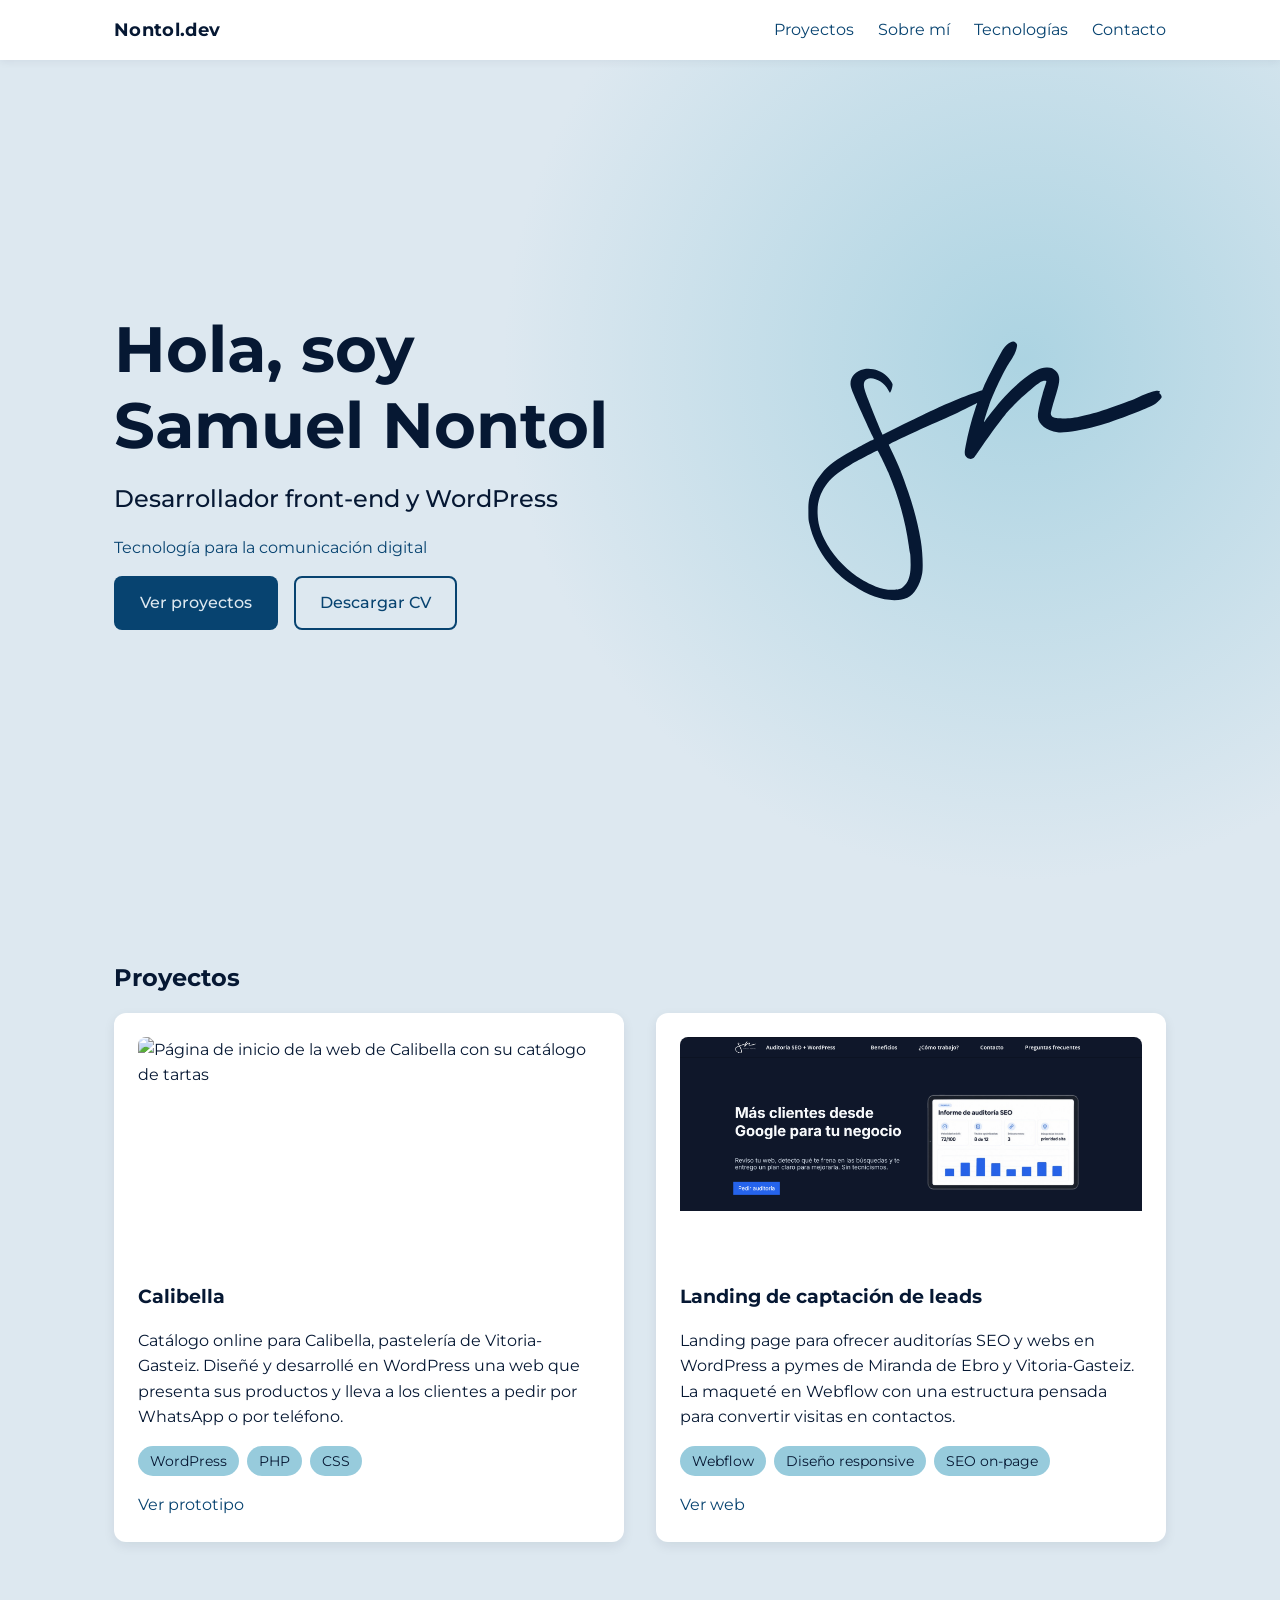
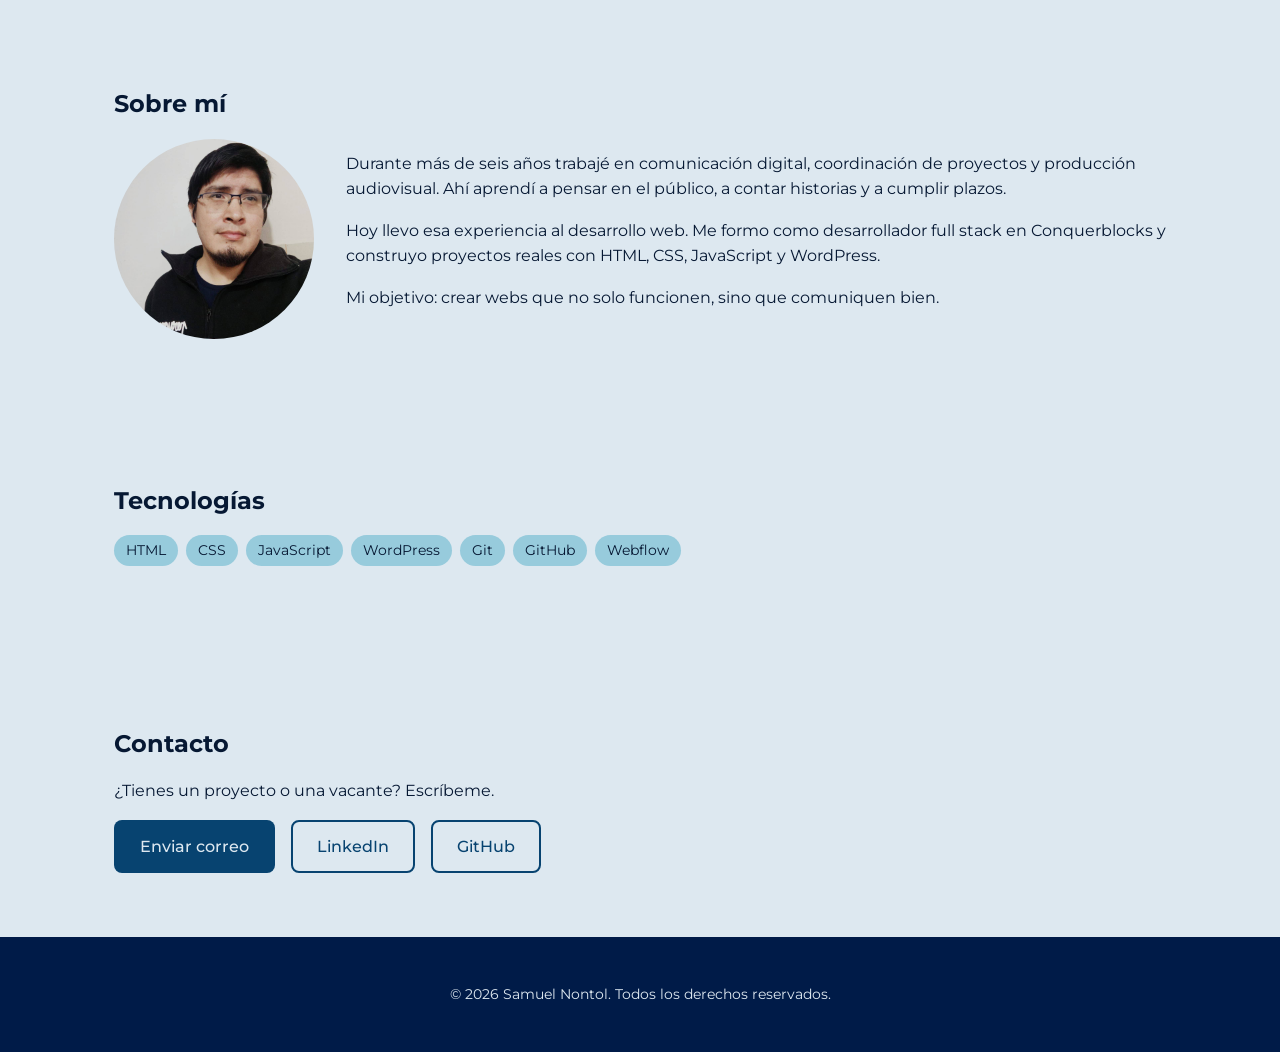
==== index.html @ 61710d8f "Añade degradado al hero y separa el fondo del header" ====
<!DOCTYPE html>
<html lang="es">

<head>
    <meta charset="UTF-8">
    <meta name="viewport" content="width=device-width, initial-scale=1.0">
    <title>Samuel Nontol | Desarrollador Front-end y WordPress</title>
    <meta name="description"
        content="Desarrollador front-end y WordPress con experiencia en comunicación digital. Webs claras, rápidas y pensadas para las personas.">
    <link rel="preconnect" href="https://fonts.googleapis.com">
    <link rel="preconnect" href="https://fonts.gstatic.com" crossorigin>
    <link href="https://fonts.googleapis.com/css2?family=Montserrat:wght@400;500;700&display=swap" rel="stylesheet">
    <link rel="stylesheet" href="./css/styles.css">
    <script src="./js/main.js" defer></script>
</head>

<body>
    <header>
        <div class="header-inner">
        <a class="logo" href="#inicio">Nontol.dev</a>
        <nav aria-label="Navegación principal">
            <ul>
                <li><a href="#proyectos">Proyectos</a></li>
                <li><a href="#sobre-mi">Sobre mí</a></li>
                <li><a href="#tecnologias">Tecnologías</a></li>
                <li><a href="#contacto">Contacto</a></li>
            </ul>
        </nav>
        </div>
    </header>

    <main>
        <section id="inicio">
            <div class="hero-text">
                <h1>Hola, soy <span class="hero-name">Samuel Nontol</span></h1>
                <p class="hero-role">Desarrollador front-end y WordPress</p>
                <p class="hero-tagline">Tecnología para la comunicación digital</p>
                <div class="button-group">
                    <a href="#proyectos" class="btn btn-primary">Ver proyectos</a>
                    <a href="assets/samuel_nontol_CV.pdf" class="btn btn-secondary" download>Descargar CV</a>
                </div>
            </div>
            <img class="hero-logo" src="assets/img/firma-sn.svg" alt="">
        </section>

        <section id="proyectos">
            <h2>Proyectos</h2>
            <div class="projects-grid">
                <article class="project-card">
                    <img src="assets/img/calibella.jpg"
                        alt="Página de inicio de la web de Calibella con su catálogo de tartas">
                    <h3>Calibella</h3>
                    <p>Catálogo online para Calibella, pastelería de Vitoria-Gasteiz. Diseñé y desarrollé en WordPress
                        una
                        web que presenta sus productos y lleva a los clientes a pedir por WhatsApp o por teléfono.</p>
                    <ul class="tech-list">
                        <li>WordPress</li>
                        <li>PHP</li>
                        <li>CSS</li>
                    </ul>
                    <a href="https://calibella.infinityfree.io/" target="_blank" rel="noopener noreferrer">Ver
                        prototipo</a>
                </article>

                <article class="project-card">
                    <img src="assets/img/landing-seo.jpg"
                        alt="Landing page de servicios de auditoría SEO y diseño web para pymes">
                    <h3>Landing de captación de leads</h3>
                    <p>Landing page para ofrecer auditorías SEO y webs en WordPress a pymes de Miranda de Ebro y
                        Vitoria-Gasteiz. La maqueté en Webflow con una estructura pensada para convertir visitas en
                        contactos.</p>
                    <ul class="tech-list">
                        <li>Webflow</li>
                        <li>Diseño responsive</li>
                        <li>SEO on-page</li>
                    </ul>
                    <a href="https://auditoria-seo.webflow.io/" target="_blank" rel="noopener noreferrer">Ver web</a>
                </article>
            </div>
        </section>

        <section id="sobre-mi">
            <h2>Sobre mí</h2>
            <div class="about-content">
                <img class="about-photo" src="assets/img/samuel_nontol.jpg" alt="Samuel Nontol">
                <div class="about-text">
                    <p>Durante más de seis años trabajé en comunicación digital, coordinación de proyectos y producción
                        audiovisual. Ahí aprendí a pensar en el público, a contar historias y a cumplir plazos.</p>
                    <p>Hoy llevo esa experiencia al desarrollo web. Me formo como desarrollador full stack en
                        Conquerblocks y
                        construyo proyectos reales con HTML, CSS, JavaScript y WordPress.</p>
                    <p>Mi objetivo: crear webs que no solo funcionen, sino que comuniquen bien.</p>
                </div>
            </div>
        </section>

        <section id="tecnologias">
            <h2>Tecnologías</h2>
            <ul class="tech-list">
                <li>HTML</li>
                <li>CSS</li>
                <li>JavaScript</li>
                <li>WordPress</li>
                <li>Git</li>
                <li>GitHub</li>
                <li>Webflow</li>
            </ul>
        </section>

        <section id="contacto">
            <h2>Contacto</h2>
            <p>¿Tienes un proyecto o una vacante? Escríbeme.</p>
            <div class="button-group">
                <a class="btn btn-primary" href="mailto:samuelnontol@gmail.com">Enviar correo</a>
                <a class="btn btn-secondary" href="https://www.linkedin.com/in/samuelnontol/" target="_blank"
                    rel="noopener noreferrer">LinkedIn</a>
                <a class="btn btn-secondary" href="https://github.com/samuelnontol" target="_blank"
                    rel="noopener noreferrer">GitHub</a>
            </div>
        </section>
    </main>

    <footer>
        <p>&copy; 2026 Samuel Nontol. Todos los derechos reservados.</p>
    </footer>
</body>

</html>
---- css/styles.css ----
/* 1. Variables */
:root {
    --color-text: #061833;
    --color-link: #074370;
    --color-accent: #97cbdc;
    --color-background: #dde8f0;
    --color-footer: #001b48;
    --color-surface: #ffffff;
    --main-font: 'Montserrat', sans-serif;
}

/* 2. Reset y estilos base */

*,
*::before,
*::after {
    box-sizing: border-box;
}


body {
    margin: 0;
    font-family: var(--main-font);
    color: var(--color-text);
    line-height: 1.6;
    background-color: var(--color-background);
    background-image: radial-gradient(circle at 80% 40%, rgba(151, 203, 220, 0.7), transparent 45%);
    background-size: 100% 100vh;
    background-repeat: no-repeat;
}

img {
    max-width: 100%;
    height: auto;
    display: block;
}

a {
    color: var(--color-link);
    text-decoration: none;
}

a:hover {
    color: var(--color-text);
    text-decoration: underline;
}

h1,
h2,
h3 {
    line-height: 1.2;
}

.btn {
    display: inline-block;
    padding: 0.75rem 1.5rem;
    border-radius: 0.5rem;
    font-weight: 500;
    border: 2px solid transparent;
    transition: background-color 0.2s, color 0.2s;
}

.btn-primary {
    background-color: var(--color-link);
    color: var(--color-background);
}

.btn-secondary {
    border-color: var(--color-link);
}

.btn:hover {
    text-decoration: none;
}

.btn-primary:hover {
    background-color: var(--color-text);
    color: var(--color-background);
}

.btn-secondary:hover {
    background-color: var(--color-link);
    color: var(--color-background);
}

/* 3. Header y navegación */

header  {
    background-color: var(--color-surface);
    box-shadow: 0 2px 8px rgba(6, 24, 51, 0.06);
}

.header-inner {
    display: flex;
    justify-content: space-between;
    align-items: center;
    padding: 1rem 1.5rem;
    flex-wrap: wrap;
    max-width: 1100px;
    margin: 0 auto;
}

nav ul {
    list-style: none;
    display: flex;
    gap: 0.5rem 1.5rem;
    margin: 0;
    padding: 0;
    flex-wrap: wrap;
}

.logo,
nav a {
    white-space: nowrap;
}

.logo {
    font-weight: 700;
    font-size: 1.1rem;
    color: var(--color-text);
    letter-spacing: 0.02em;
}

.logo:hover {
    text-decoration: none;
}

/* 4. Secciones */

section {
    padding: 2.5rem 1.5rem;
    max-width: 1100px;
    margin: 0 auto;
}

#inicio {
    min-height: calc(100vh - 80px);
    display: flex;
    flex-direction: column;
    justify-content: center;
    gap: 1rem;
}

#inicio h1 {
    font-size: clamp(2.5rem, 6vw, 4rem);
}

#inicio h1,
#inicio p {
    margin: 0;
}

.hero-role {
    font-size: 1.5rem;
    font-weight: 500;
}

.hero-tagline {
    color: var(--color-link);
}

.button-group {
    display: flex;
    gap: 1rem;
    flex-wrap: wrap;
}

.projects-grid {
    display: grid;
    grid-template-columns: repeat(auto-fit, minmax(300px, 1fr));
    gap: 2rem;
}

.project-card {
    background-color: var(--color-surface);
    padding: 1.5rem;
    border-radius: 0.75rem;
    box-shadow: 0 4px 12px rgba(6, 24, 51, 0.08);
}

.project-card img {
    aspect-ratio: 2/1;
    object-fit: cover;
    object-position: top;
    border-radius: 0.5rem;
}

.tech-list {
    display: flex;
    flex-wrap: wrap;
    gap: 0.5rem;
    list-style: none;
    padding: 0;
    margin: 1rem 0;
}

.tech-list li {
    background-color: var(--color-accent);
    padding: 0.25rem 0.75rem;
    border-radius: 999px;
    font-size: 0.875rem;
}

.about-photo {
    width: 200px;
    aspect-ratio: 1;
    object-fit: cover;
    border-radius: 50%;
    object-position: top;
    align-self: center;
}

.about-content {
    display: flex;
    flex-direction: column;
    gap: 2rem;
}

.about-text p:first-child {
    margin-top: 0;
}

.hero-text {
    display: flex;
    flex-direction: column;
    gap: 1rem;
}

.hero-logo {
    width: 120px;
    align-self: flex-start;
    animation: reveal 1.8s ease-in-out 0.3s both;
    order: -1;
}

@keyframes reveal {
    from {
        clip-path: inset(0 100% 0 0);
    }
    to {
        clip-path: inset(0 0 0 0);
    }
}

.hero-name {
    display: block;
}

/* 5. Footer */

footer {
    background-color: var(--color-footer);
    color: var(--color-background);
    text-align: center;
    padding: 2rem 1.5rem;
    font-size: 0.875rem;
}

/* 6. Media queries */

@media (min-width: 768px) {
    section {
        padding: 4rem 1.5rem;
    }
    .about-content {
        flex-direction: row;
        align-items: center;
    }
    .about-photo {
        flex-shrink: 0;
    }

    #inicio {
    flex-direction: row;
    justify-content: space-between;
    align-items: center;
}

    .hero-logo {
    width: 360px;
    flex-shrink: 0;
    order: 0;
    align-self: center;
}

}
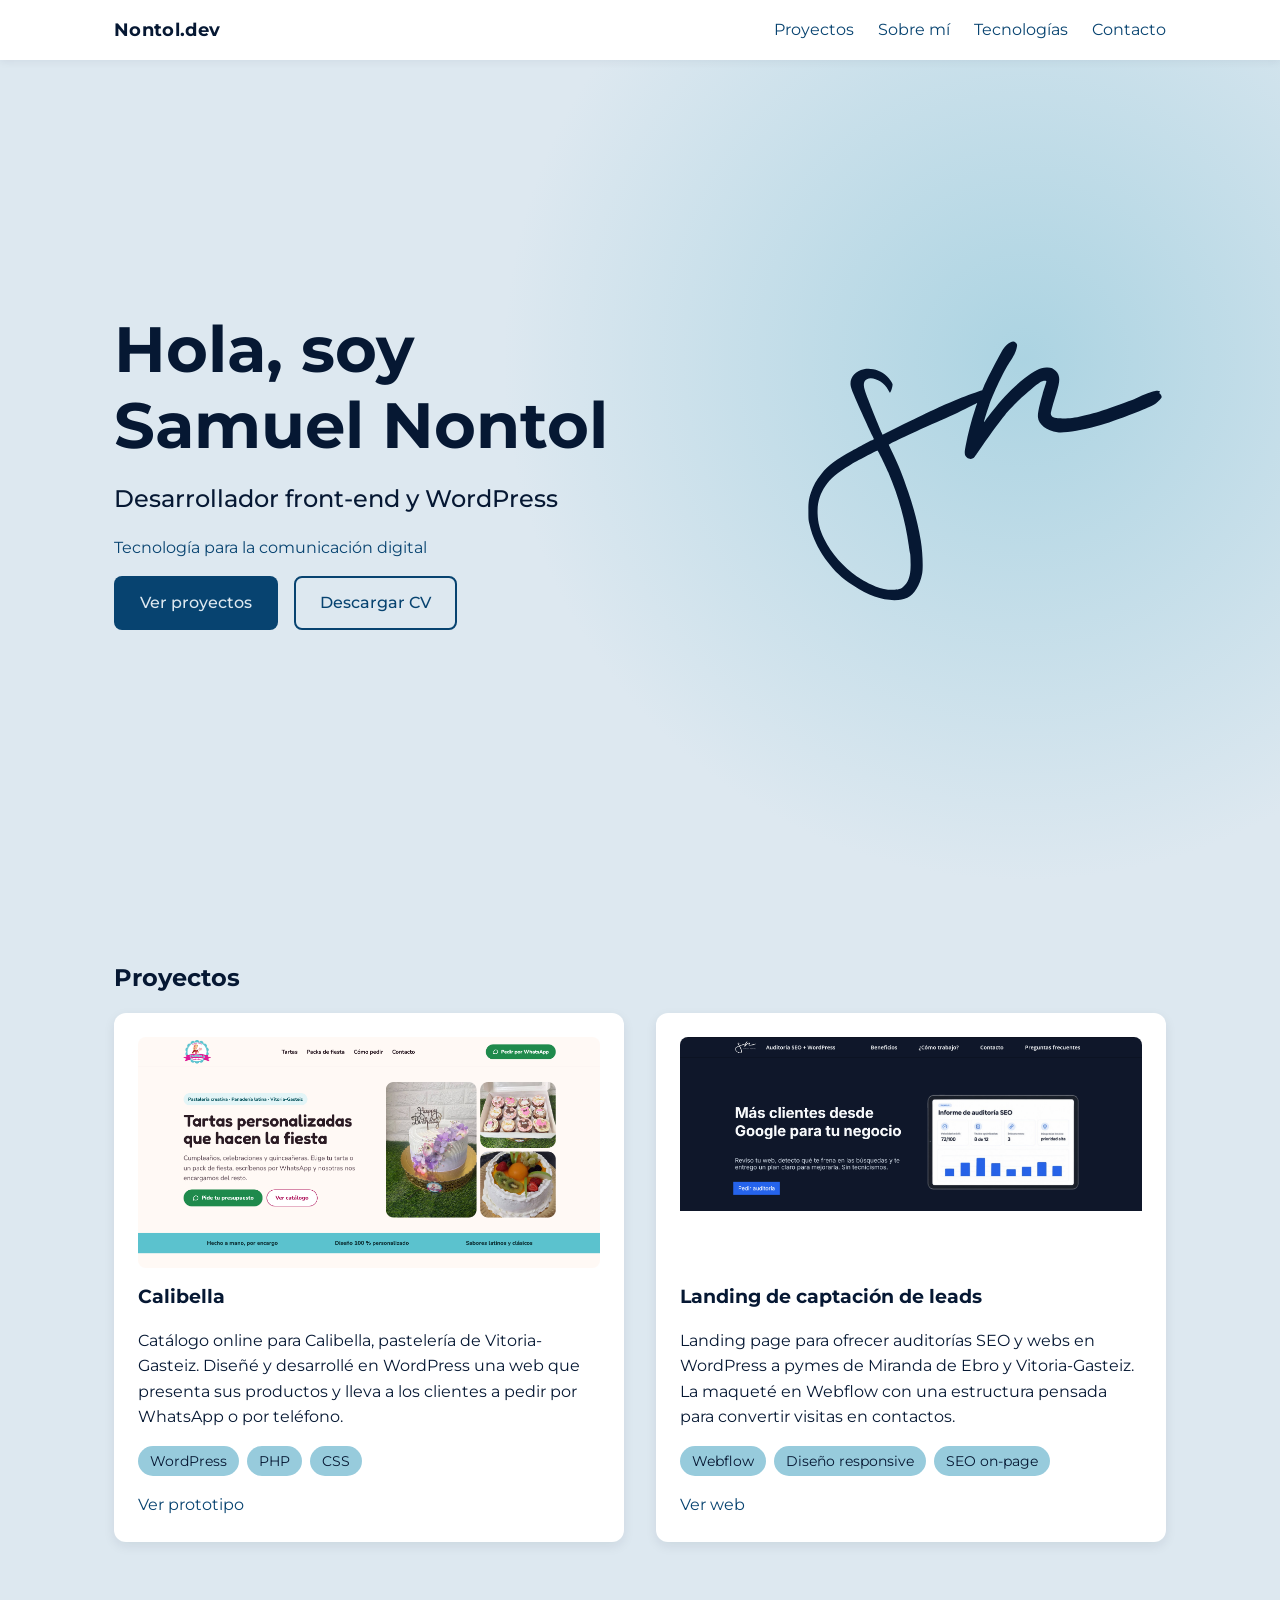
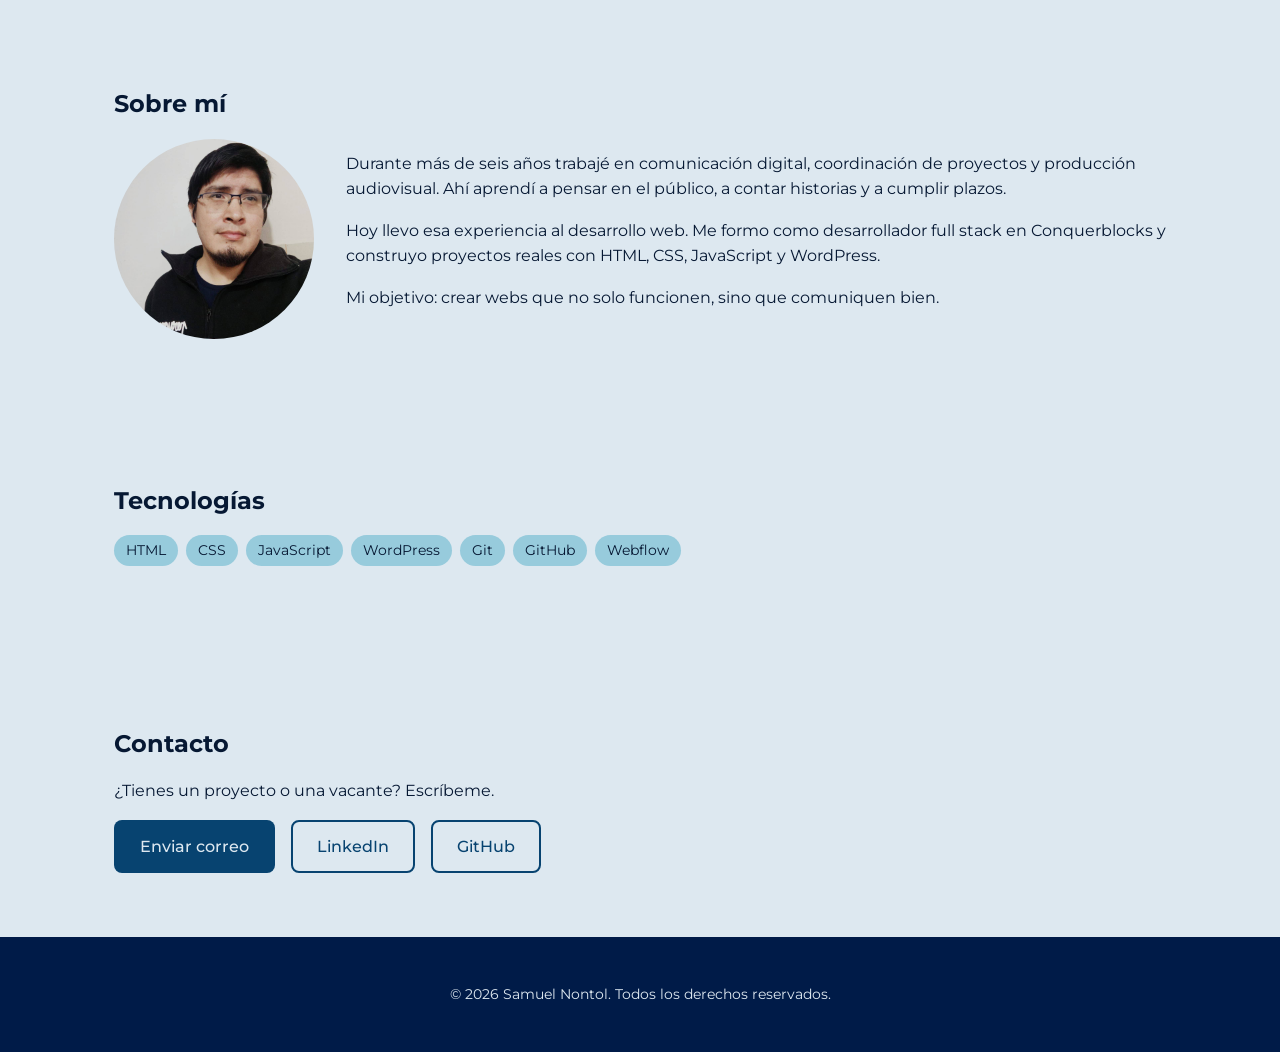
==== commit 9b4e8a43: "Subir CV" ====
--- a/index.html
+++ b/index.html
@@ -37,7 +37,7 @@
                 <p class="hero-tagline">Tecnología para la comunicación digital</p>
                 <div class="button-group">
                     <a href="#proyectos" class="btn btn-primary">Ver proyectos</a>
-                    <a href="assets/samuel_nontol_CV.pdf" class="btn btn-secondary" download>Descargar CV</a>
+                    <a href="assets/samuel-nontol-cv.pdf" class="btn btn-secondary" download>Descargar CV</a>
                 </div>
             </div>
             <img class="hero-logo" src="assets/img/firma-sn.svg" alt="">
@@ -112,9 +112,9 @@
             <p>¿Tienes un proyecto o una vacante? Escríbeme.</p>
             <div class="button-group">
                 <a class="btn btn-primary" href="mailto:samuelnontol@gmail.com">Enviar correo</a>
-                <a class="btn btn-secondary" href="https://www.linkedin.com/in/samuelnontol/" target="_blank"
+                <a class="btn btn-secondary" href="https://www.linkedin.com/in/samuel-nontol-11b8a1123/" target="_blank"
                     rel="noopener noreferrer">LinkedIn</a>
-                <a class="btn btn-secondary" href="https://github.com/samuelnontol" target="_blank"
+                <a class="btn btn-secondary" href="https://github.com/snontol" target="_blank"
                     rel="noopener noreferrer">GitHub</a>
             </div>
         </section>
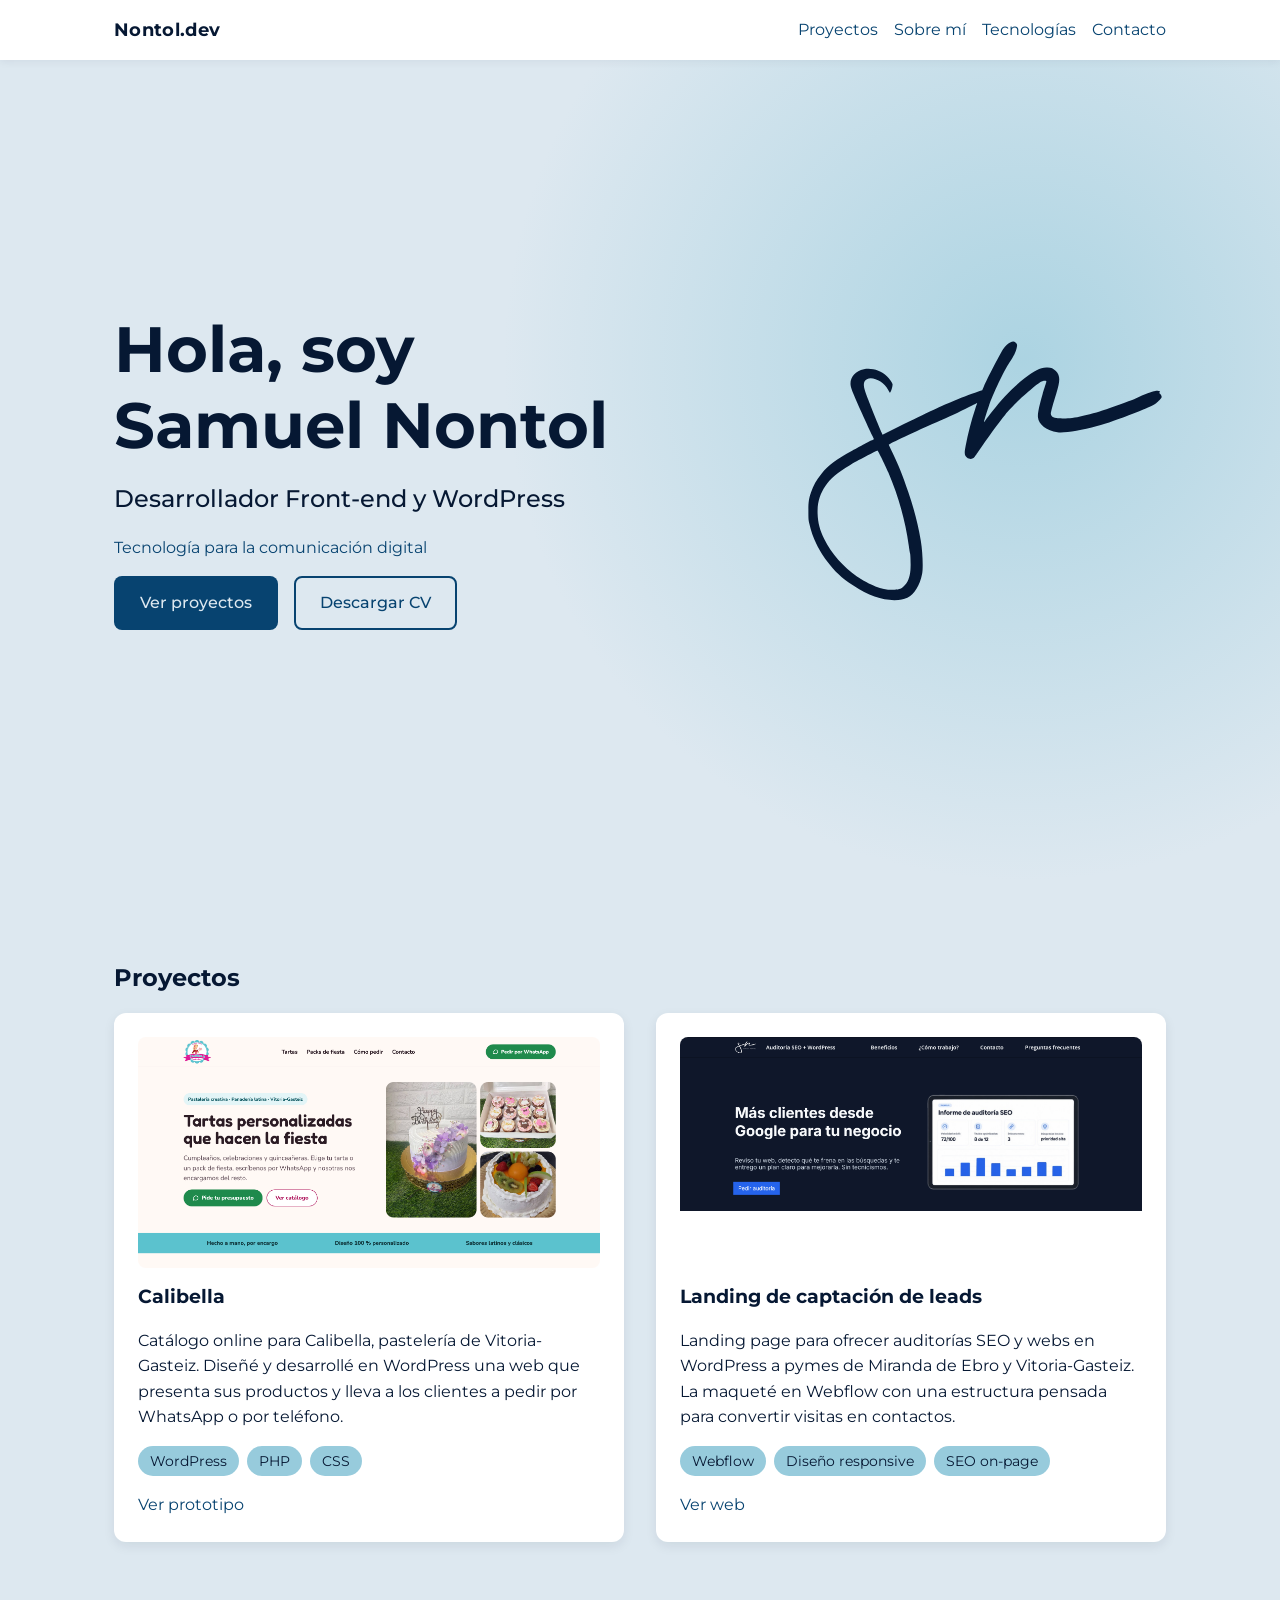
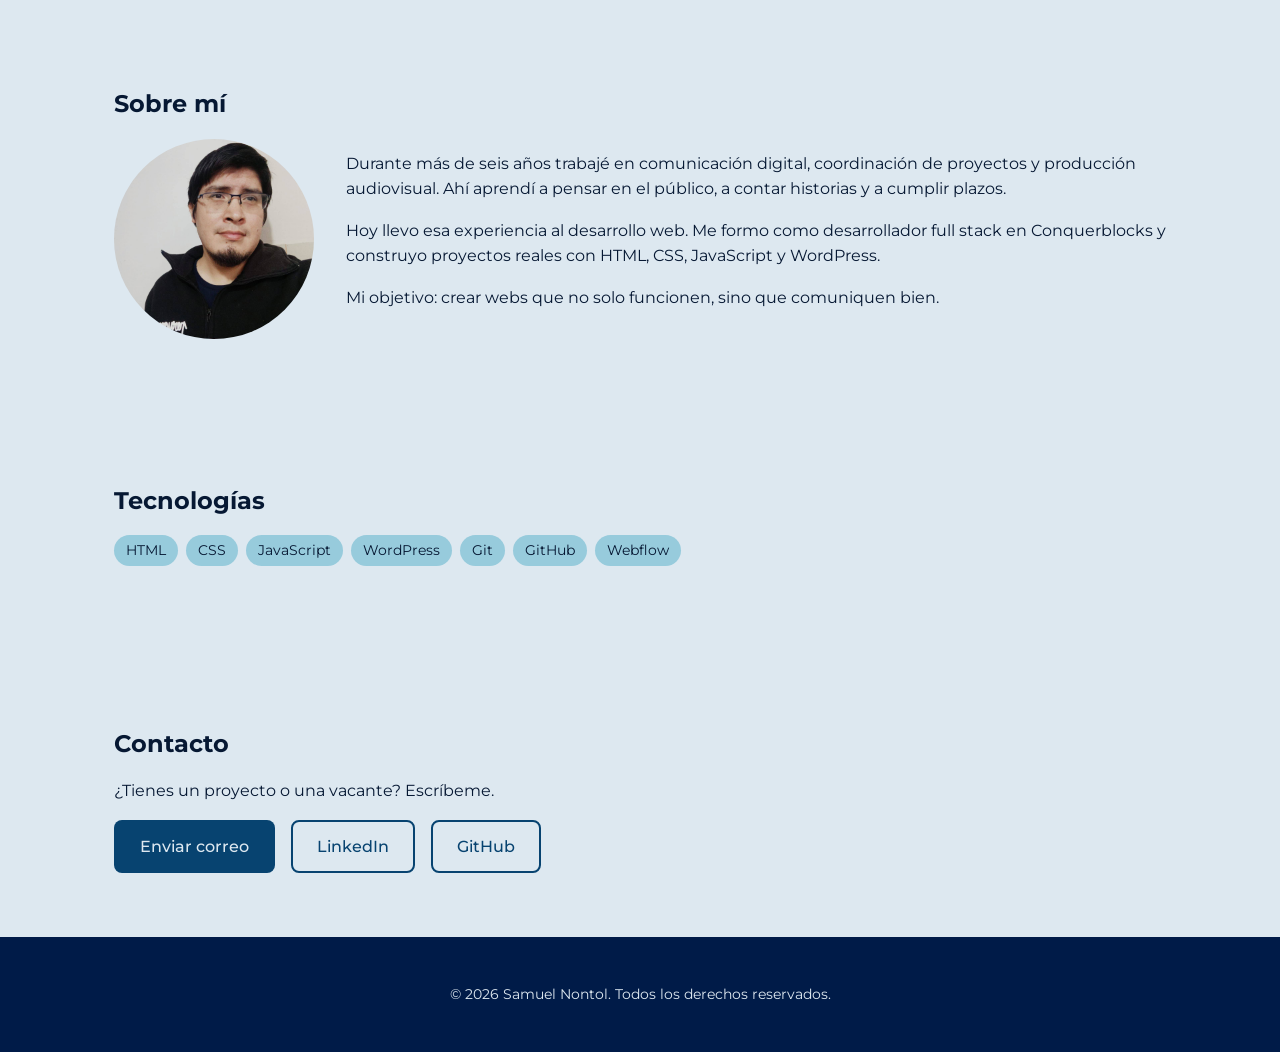
==== commit 453d077d: "Logo para compartir" ====
--- a/index.html
+++ b/index.html
@@ -6,7 +6,15 @@
     <meta name="viewport" content="width=device-width, initial-scale=1.0">
     <title>Samuel Nontol | Desarrollador Front-end y WordPress</title>
     <meta name="description"
-        content="Desarrollador front-end y WordPress con experiencia en comunicación digital. Webs claras, rápidas y pensadas para las personas.">
+        content="Desarrollador Front-end y WordPress con experiencia en comunicación digital. Webs claras, rápidas y pensadas para las personas.">
+    <meta property="og:type" content="website">
+    <meta property="og:url" content="https://snontol.github.io/nontol.dev/">
+    <meta property="og:title" content="Samuel Nontol | Desarrollador Front-end y WordPress">
+    <meta property="og:description"
+        content="Desarrollador Front-end y WordPress con experiencia en comunicación digital.">
+    <meta property="og:image" content="https://snontol.github.io/nontol.dev/assets/img/og-image.jpg">
+    <meta property="og:locale" content="es_ES">
+    <meta name="twitter:card" content="summary_large_image">
     <link rel="preconnect" href="https://fonts.googleapis.com">
     <link rel="preconnect" href="https://fonts.gstatic.com" crossorigin>
     <link href="https://fonts.googleapis.com/css2?family=Montserrat:wght@400;500;700&display=swap" rel="stylesheet">
@@ -17,15 +25,15 @@
 <body>
     <header>
         <div class="header-inner">
-        <a class="logo" href="#inicio">Nontol.dev</a>
-        <nav aria-label="Navegación principal">
-            <ul>
-                <li><a href="#proyectos">Proyectos</a></li>
-                <li><a href="#sobre-mi">Sobre mí</a></li>
-                <li><a href="#tecnologias">Tecnologías</a></li>
-                <li><a href="#contacto">Contacto</a></li>
-            </ul>
-        </nav>
+            <a class="logo" href="#inicio">Nontol.dev</a>
+            <nav aria-label="Navegación principal">
+                <ul>
+                    <li><a href="#proyectos">Proyectos</a></li>
+                    <li><a href="#sobre-mi">Sobre mí</a></li>
+                    <li><a href="#tecnologias">Tecnologías</a></li>
+                    <li><a href="#contacto">Contacto</a></li>
+                </ul>
+            </nav>
         </div>
     </header>
 
@@ -33,7 +41,7 @@
         <section id="inicio">
             <div class="hero-text">
                 <h1>Hola, soy <span class="hero-name">Samuel Nontol</span></h1>
-                <p class="hero-role">Desarrollador front-end y WordPress</p>
+                <p class="hero-role">Desarrollador Front-end y WordPress</p>
                 <p class="hero-tagline">Tecnología para la comunicación digital</p>
                 <div class="button-group">
                     <a href="#proyectos" class="btn btn-primary">Ver proyectos</a>
--- a/css/styles.css
+++ b/css/styles.css
@@ -85,7 +85,7 @@
 
 /* 3. Header y navegación */
 
-header  {
+header {
     background-color: var(--color-surface);
     box-shadow: 0 2px 8px rgba(6, 24, 51, 0.06);
 }
@@ -101,12 +101,18 @@
 }
 
 nav ul {
+    font-size: 0.9rem;
+    justify-content: space-between;
     list-style: none;
     display: flex;
-    gap: 0.5rem 1.5rem;
+    gap: 0.5rem 1rem;
     margin: 0;
     padding: 0;
     flex-wrap: wrap;
+}
+
+nav {
+    width: 100%;
 }
 
 .logo,
@@ -134,10 +140,8 @@
 }
 
 #inicio {
-    min-height: calc(100vh - 80px);
     display: flex;
     flex-direction: column;
-    justify-content: center;
     gap: 1rem;
 }
 
@@ -227,7 +231,7 @@
 }
 
 .hero-logo {
-    width: 120px;
+    width: 200px;
     align-self: flex-start;
     animation: reveal 1.8s ease-in-out 0.3s both;
     order: -1;
@@ -237,6 +241,7 @@
     from {
         clip-path: inset(0 100% 0 0);
     }
+
     to {
         clip-path: inset(0 0 0 0);
     }
@@ -262,25 +267,36 @@
     section {
         padding: 4rem 1.5rem;
     }
+
     .about-content {
         flex-direction: row;
         align-items: center;
     }
+
     .about-photo {
         flex-shrink: 0;
     }
 
     #inicio {
-    flex-direction: row;
-    justify-content: space-between;
-    align-items: center;
-}
+        min-height: calc(100vh - 80px);
+        flex-direction: row;
+        justify-content: space-between;
+        align-items: center;
+    }
+
+    nav {
+        width: auto;
+    }
+
+    nav ul {
+        font-size: 1rem;
+    }
 
     .hero-logo {
-    width: 360px;
-    flex-shrink: 0;
-    order: 0;
-    align-self: center;
-}
+        width: 360px;
+        flex-shrink: 0;
+        order: 0;
+        align-self: center;
+    }
 
 }
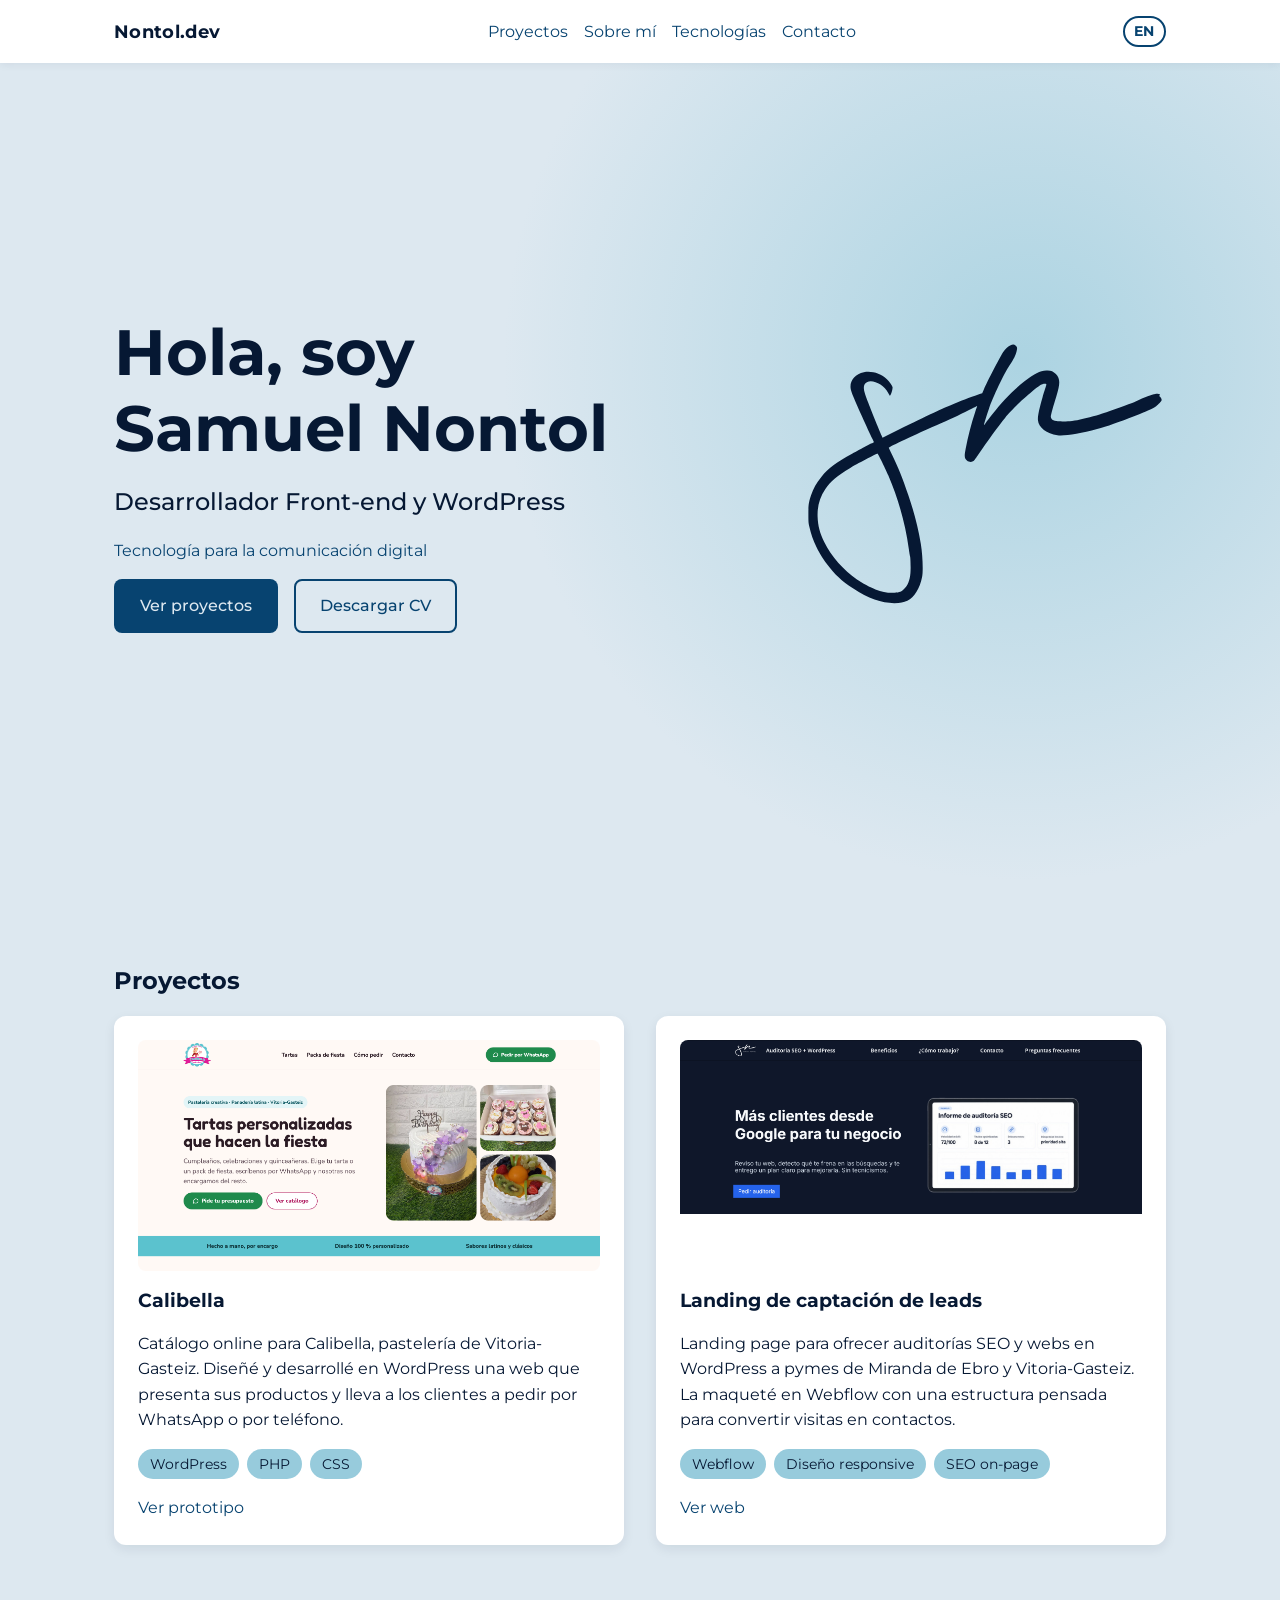
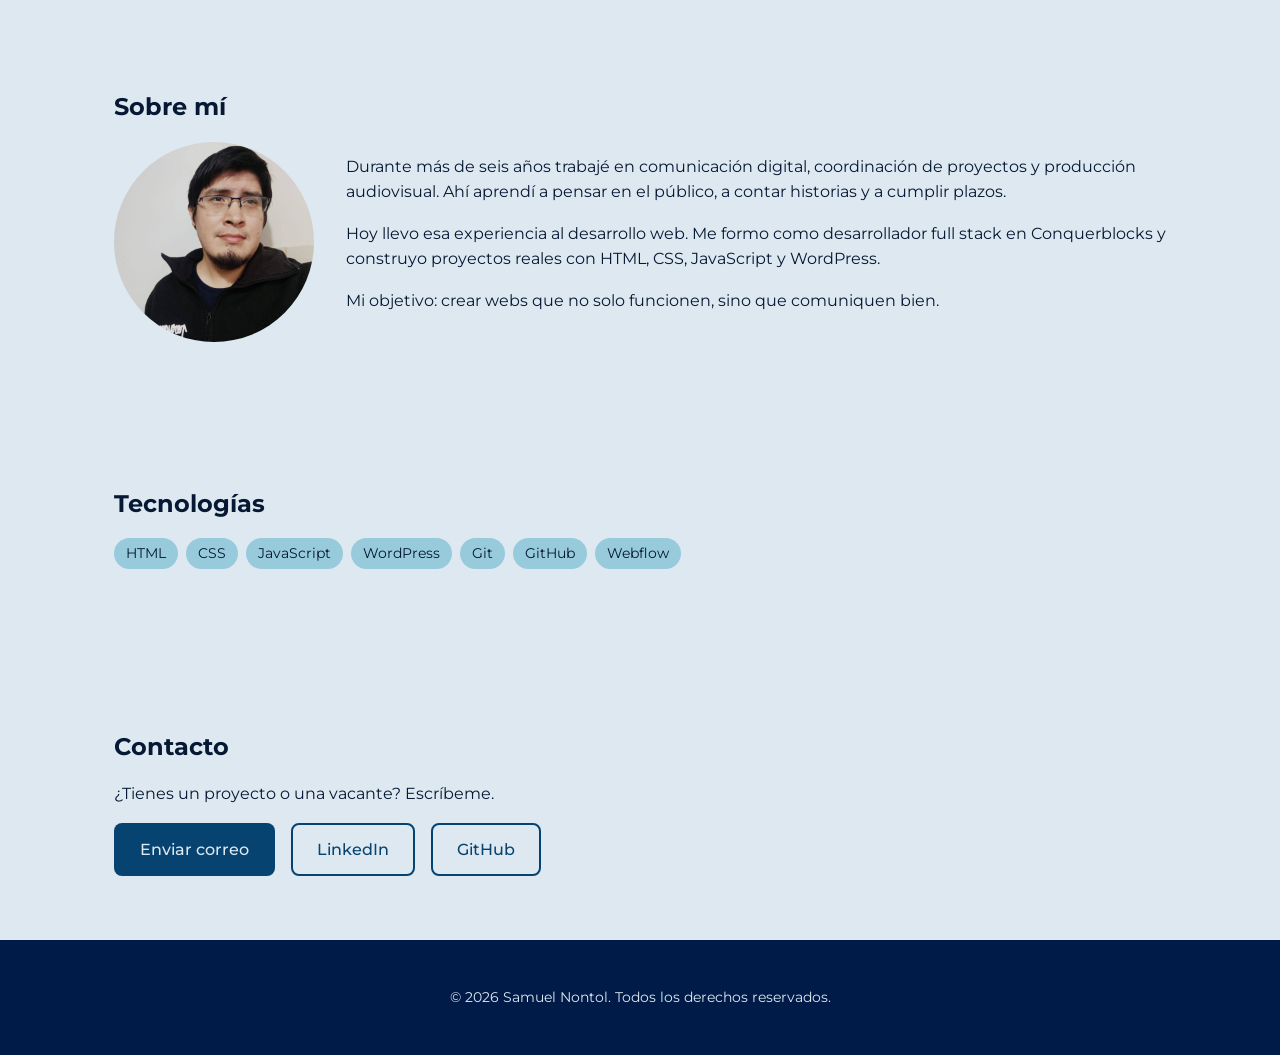
==== commit e4024eec: "Versión inglés y español" ====
--- a/index.html
+++ b/index.html
@@ -12,12 +12,15 @@
     <meta property="og:title" content="Samuel Nontol | Desarrollador Front-end y WordPress">
     <meta property="og:description"
         content="Desarrollador Front-end y WordPress con experiencia en comunicación digital.">
-    <meta property="og:image" content="https://snontol.github.io/nontol.dev/assets/img/og-image.jpg">
+    <meta property="og:image" content="https://snontol.github.io/nontol.dev/assets/img/og-image.png">
     <meta property="og:locale" content="es_ES">
     <meta name="twitter:card" content="summary_large_image">
     <link rel="preconnect" href="https://fonts.googleapis.com">
     <link rel="preconnect" href="https://fonts.gstatic.com" crossorigin>
     <link href="https://fonts.googleapis.com/css2?family=Montserrat:wght@400;500;700&display=swap" rel="stylesheet">
+    <link rel="alternate" hreflang="es" href="https://snontol.github.io/nontol.dev/">
+    <link rel="alternate" hreflang="en" href="https://snontol.github.io/nontol.dev/en/">
+    <link rel="alternate" hreflang="x-default" href="https://snontol.github.io/nontol.dev/">
     <link rel="stylesheet" href="./css/styles.css">
     <script src="./js/main.js" defer></script>
 </head>
@@ -34,6 +37,7 @@
                     <li><a href="#contacto">Contacto</a></li>
                 </ul>
             </nav>
+            <a class="lang-switch" href="en/" lang="en" hreflang="en">EN</a>
         </div>
     </header>
 
--- a/css/styles.css
+++ b/css/styles.css
@@ -251,6 +251,14 @@
     display: block;
 }
 
+.lang-switch {
+    font-weight: 700;
+    font-size: 0.875rem;
+    border: 2px solid var(--color-link);
+    border-radius: 999px;
+    padding: 0.15rem 0.6rem;
+}
+
 /* 5. Footer */
 
 footer {
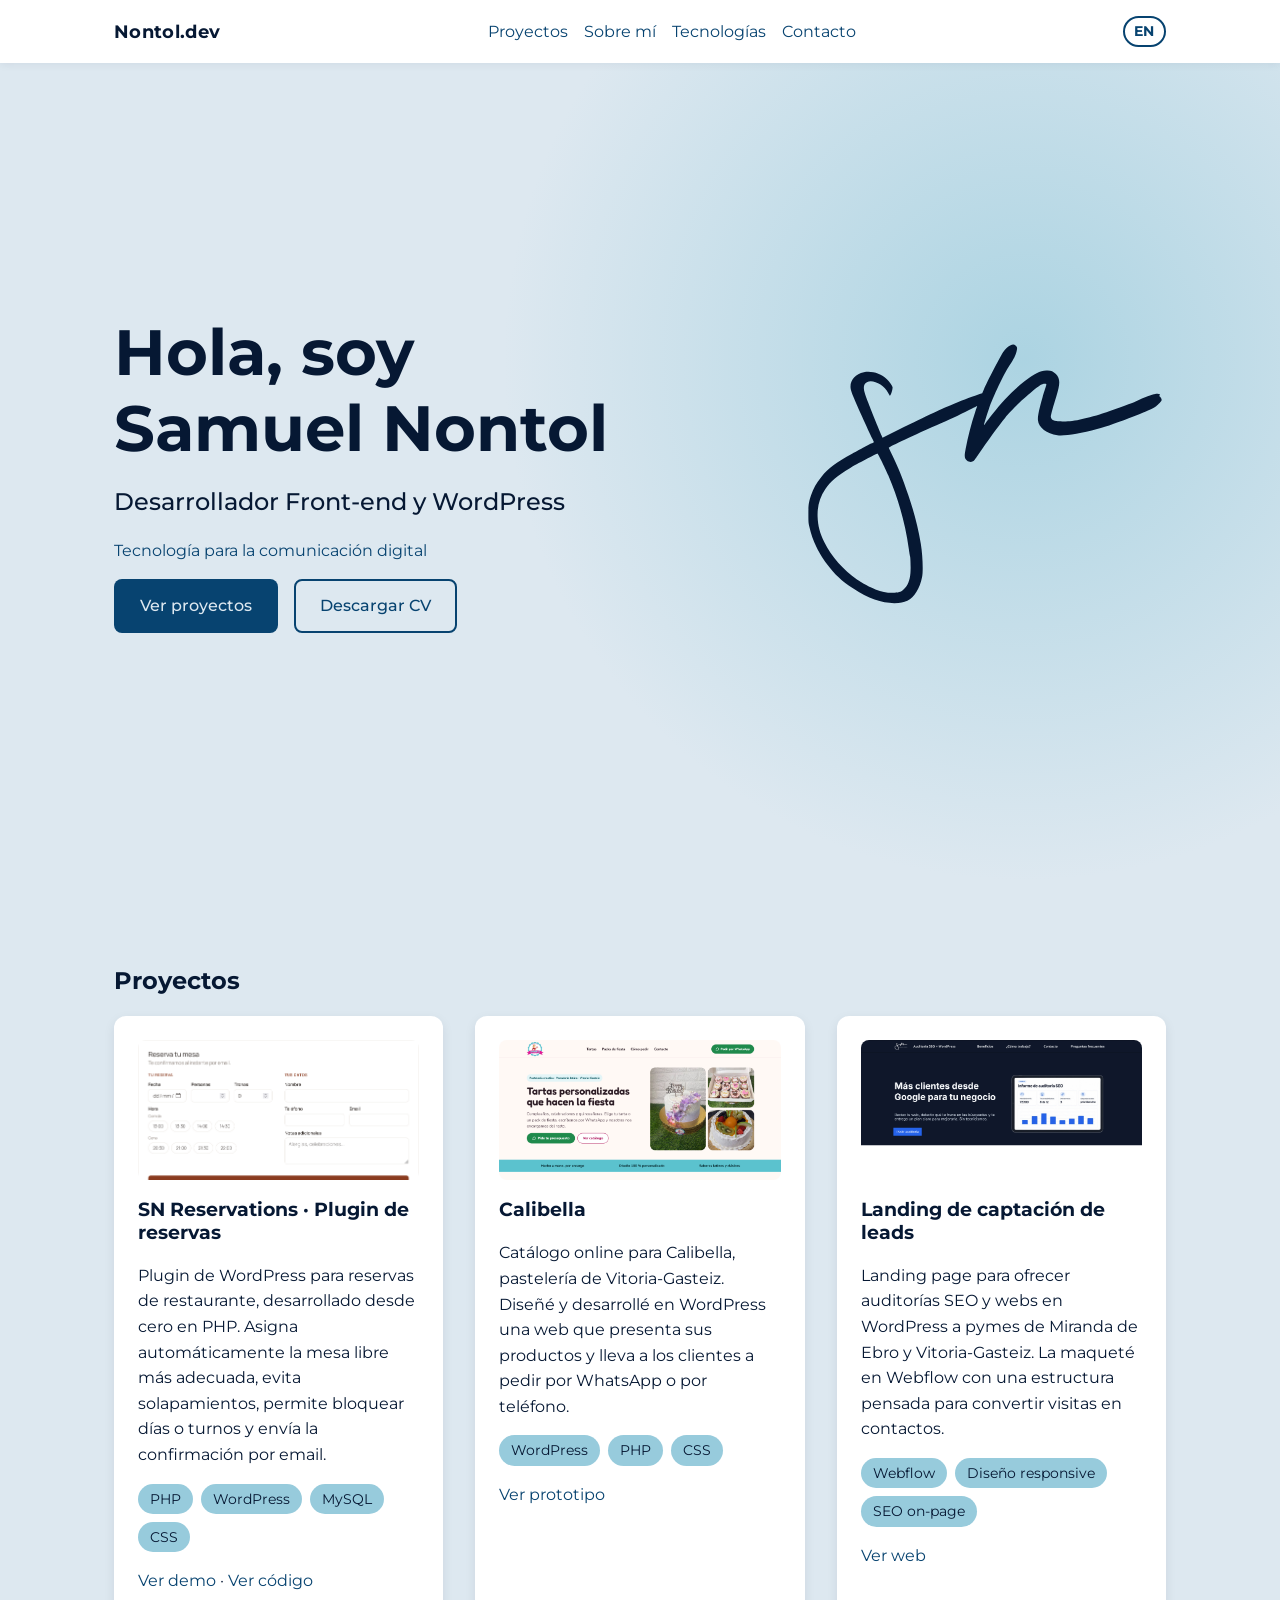
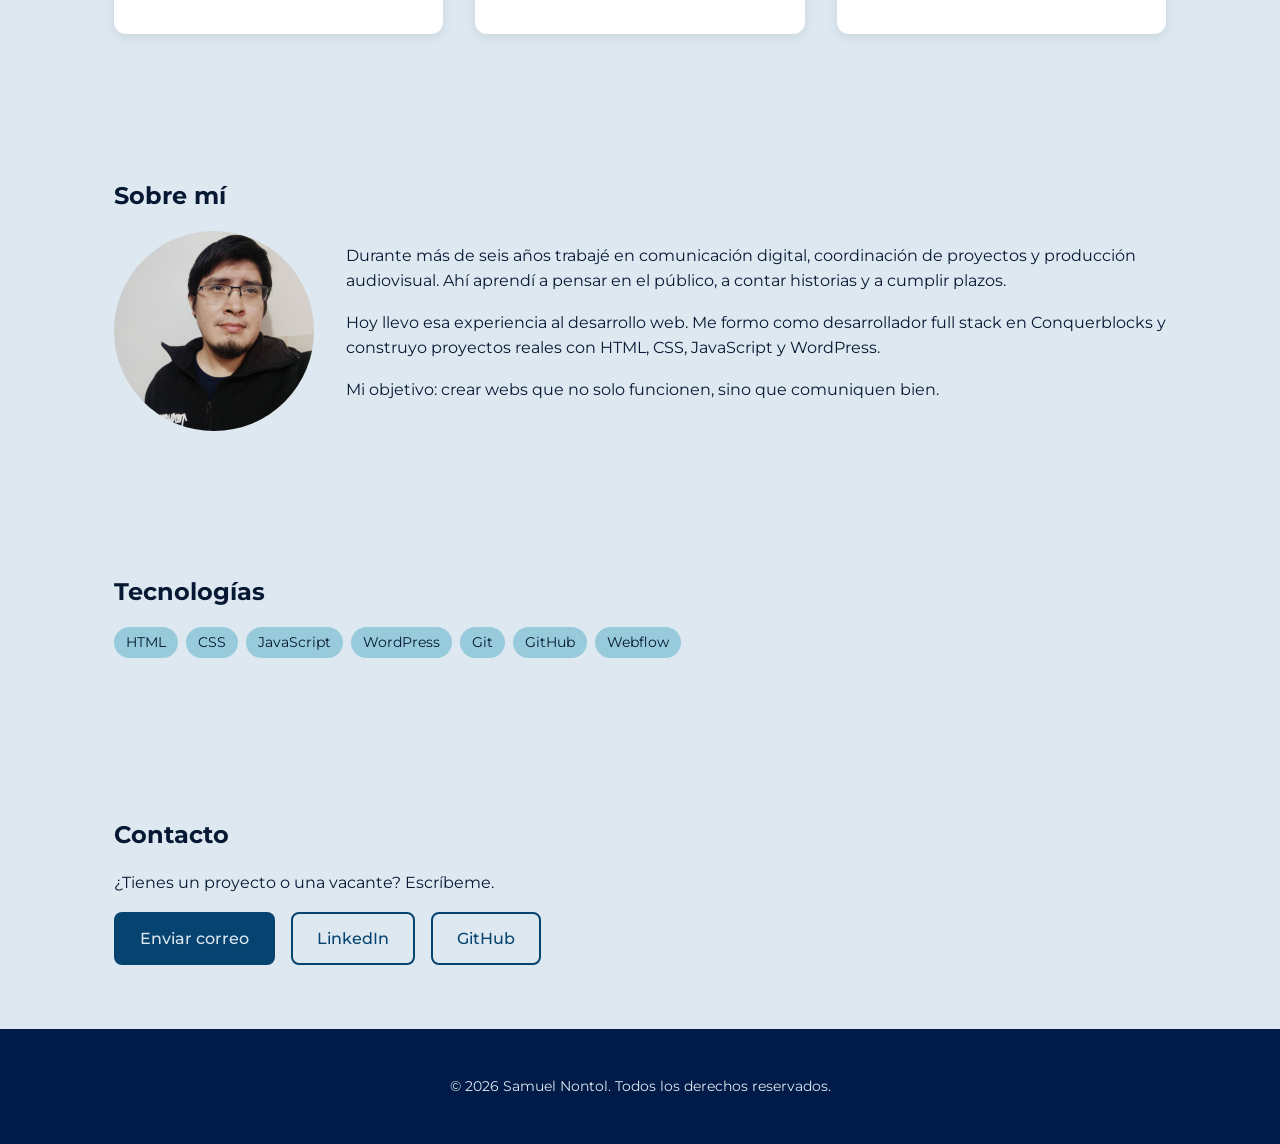
==== commit 1b9b653e: "Añade el plugin SN Reservations al portafolio" ====
--- a/index.html
+++ b/index.html
@@ -59,35 +59,54 @@
             <h2>Proyectos</h2>
             <div class="projects-grid">
                 <article class="project-card">
-                    <img src="assets/img/calibella.jpg"
-                        alt="Página de inicio de la web de Calibella con su catálogo de tartas">
-                    <h3>Calibella</h3>
-                    <p>Catálogo online para Calibella, pastelería de Vitoria-Gasteiz. Diseñé y desarrollé en WordPress
-                        una
-                        web que presenta sus productos y lleva a los clientes a pedir por WhatsApp o por teléfono.</p>
+                    <img src="assets/img/sn-reservations.jpg" 
+                        alt="Formulario de reserva del plugin SN Reservations, con selección de fecha, personas y hora">
+                    <h3>SN Reservations · Plugin de reservas</h3>
+                    <p>Plugin de WordPress para reservas de restaurante, desarrollado desde cero en PHP. Asigna automáticamente la mesa libre más adecuada, evita solapamientos, permite bloquear días o turnos y envía la confirmación por email.
+                    </p>
                     <ul class="tech-list">
+                        <li>PHP</li>
                         <li>WordPress</li>
-                        <li>PHP</li>
+                        <li>MySQL</li>
                         <li>CSS</li>
                     </ul>
-                    <a href="https://calibella.infinityfree.io/" target="_blank" rel="noopener noreferrer">Ver
-                        prototipo</a>
+                    <p><a href="https://samueln.infinityfree.io/reservar/" target="_blank" rel="noopener noreferrer">Ver demo</a> · 
+                    <a href="https://github.com/snontol/sn-reservations" target="_blank" rel="noopener noreferrer">Ver código</a>
+                    </p>
                 </article>
+                    <article class="project-card">
+                        <img src="assets/img/calibella.jpg"
+                            alt="Página de inicio de la web de Calibella con su catálogo de tartas">
+                        <h3>Calibella</h3>
+                        <p>Catálogo online para Calibella, pastelería de Vitoria-Gasteiz. Diseñé y desarrollé en
+                            WordPress
+                            una
+                            web que presenta sus productos y lleva a los clientes a pedir por WhatsApp o por teléfono.
+                        </p>
+                        <ul class="tech-list">
+                            <li>WordPress</li>
+                            <li>PHP</li>
+                            <li>CSS</li>
+                        </ul>
+                        <a href="https://calibella.infinityfree.io/" target="_blank" rel="noopener noreferrer">Ver
+                            prototipo</a>
+                    </article>
 
-                <article class="project-card">
-                    <img src="assets/img/landing-seo.jpg"
-                        alt="Landing page de servicios de auditoría SEO y diseño web para pymes">
-                    <h3>Landing de captación de leads</h3>
-                    <p>Landing page para ofrecer auditorías SEO y webs en WordPress a pymes de Miranda de Ebro y
-                        Vitoria-Gasteiz. La maqueté en Webflow con una estructura pensada para convertir visitas en
-                        contactos.</p>
-                    <ul class="tech-list">
-                        <li>Webflow</li>
-                        <li>Diseño responsive</li>
-                        <li>SEO on-page</li>
-                    </ul>
-                    <a href="https://auditoria-seo.webflow.io/" target="_blank" rel="noopener noreferrer">Ver web</a>
-                </article>
+                    <article class="project-card">
+                        <img src="assets/img/landing-seo.jpg"
+                            alt="Landing page de servicios de auditoría SEO y diseño web para pymes">
+                        <h3>Landing de captación de leads</h3>
+                        <p>Landing page para ofrecer auditorías SEO y webs en WordPress a pymes de Miranda de Ebro y
+                            Vitoria-Gasteiz. La maqueté en Webflow con una estructura pensada para convertir visitas en
+                            contactos.</p>
+                        <ul class="tech-list">
+                            <li>Webflow</li>
+                            <li>Diseño responsive</li>
+                            <li>SEO on-page</li>
+                        </ul>
+                        <a href="https://auditoria-seo.webflow.io/" target="_blank" rel="noopener noreferrer">Ver
+                            web</a>
+                    </article>
             </div>
         </section>
 
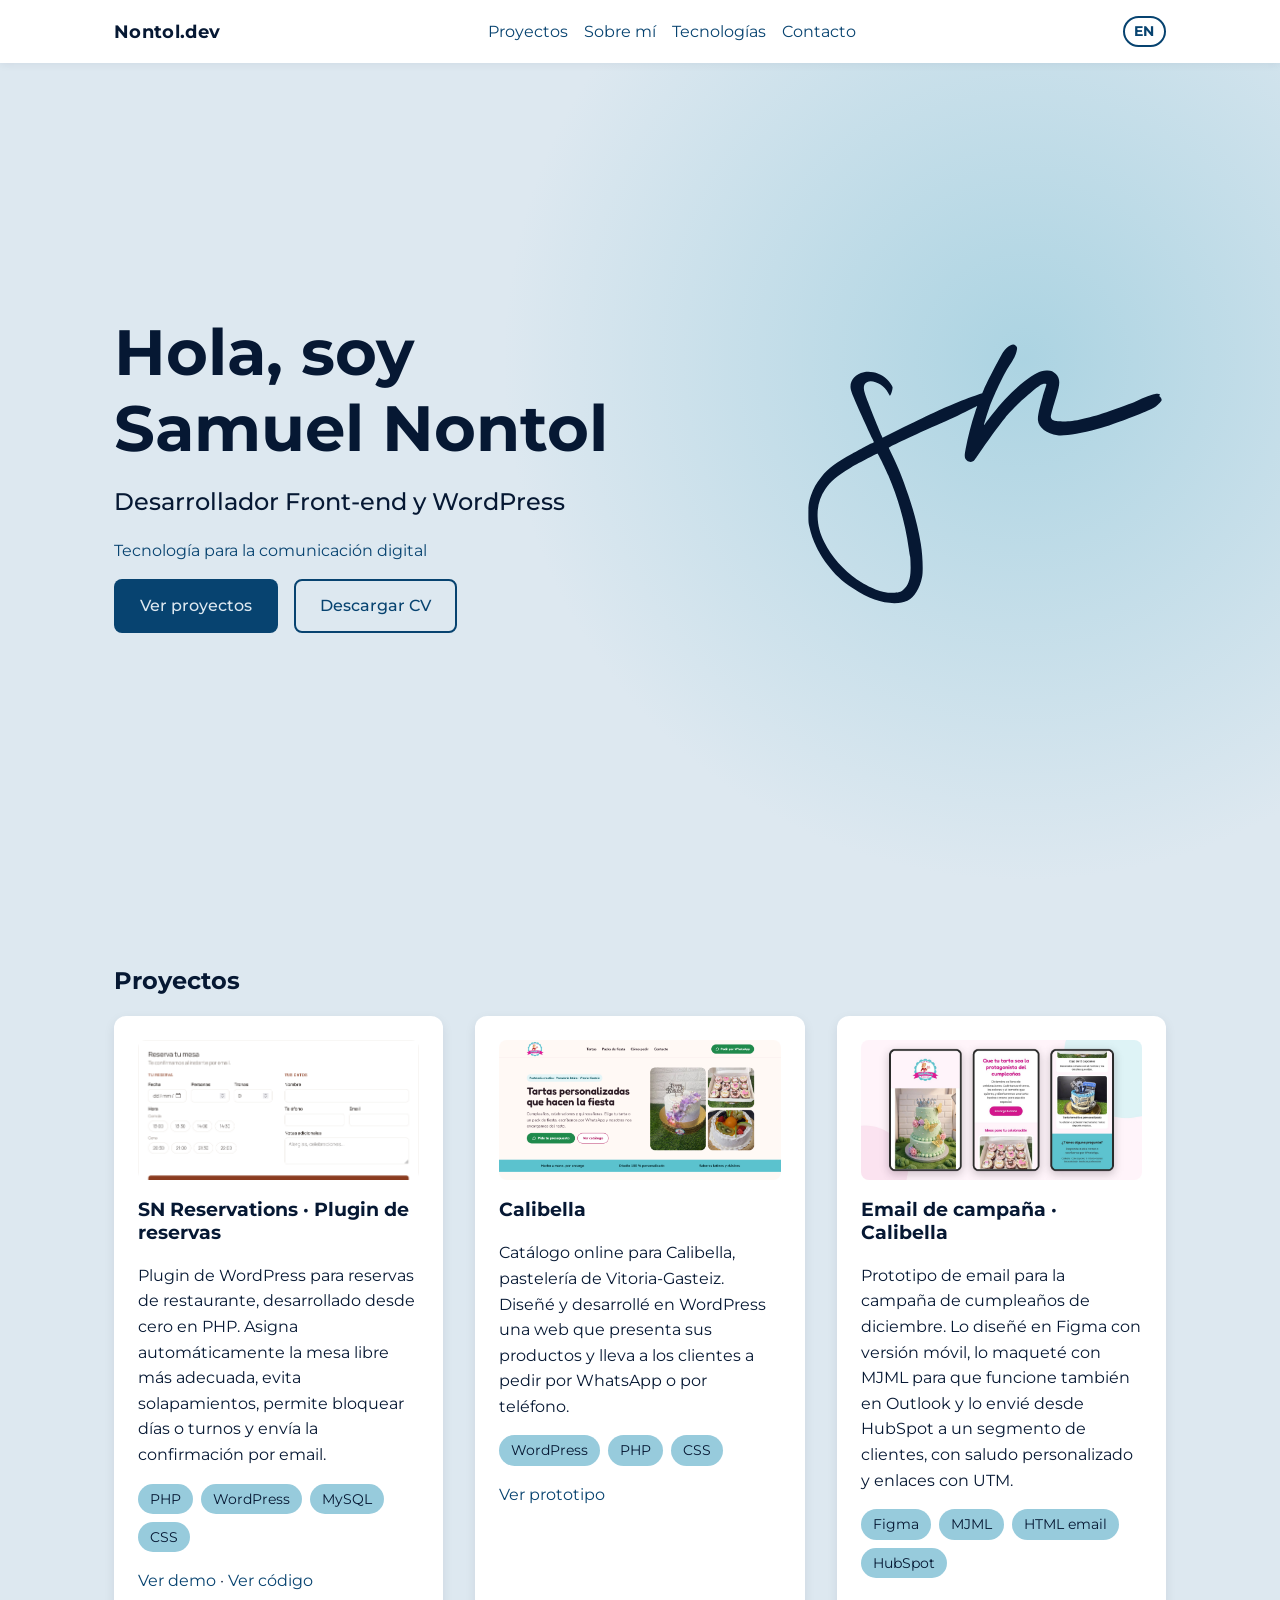
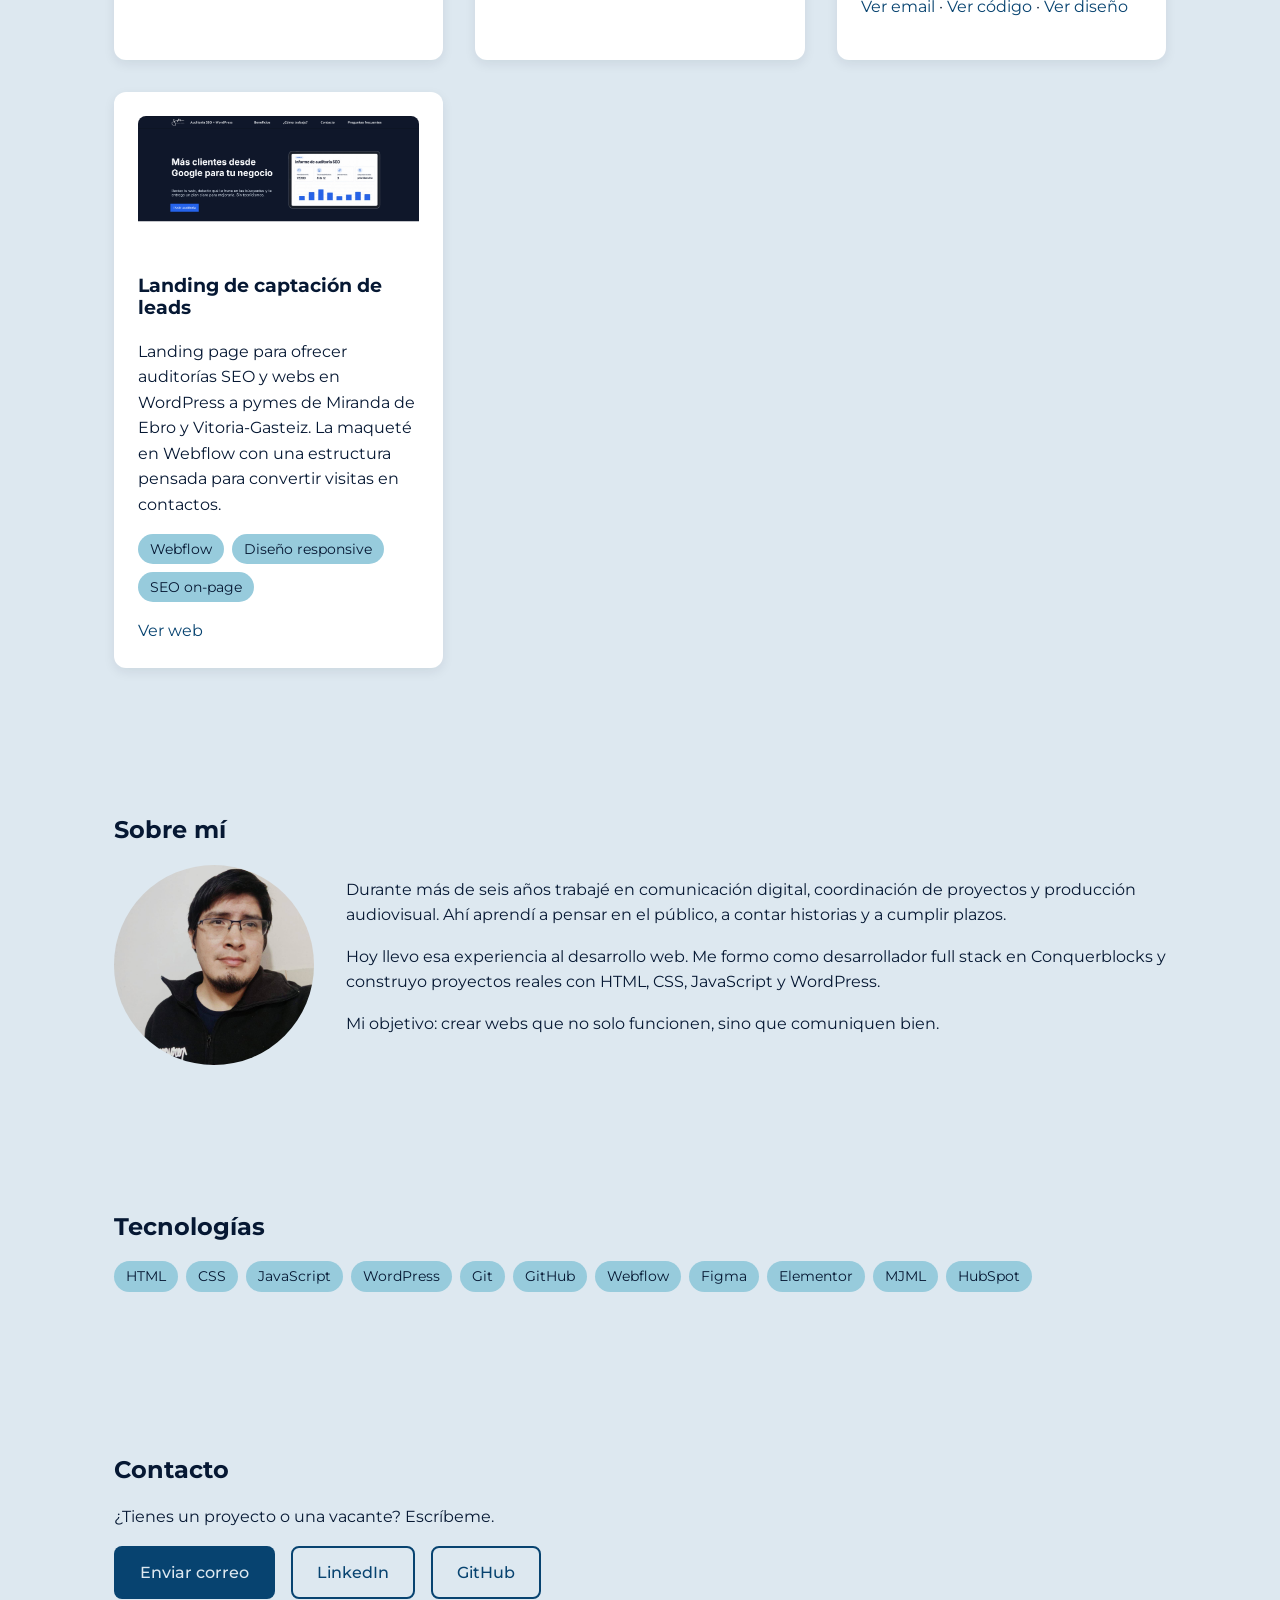
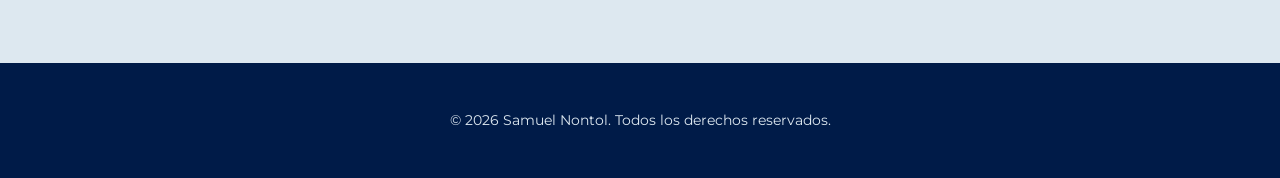
==== commit a9ca3d1c: "Añade proyecto Email de campaña Calibella y actualiza CV" ====
--- a/index.html
+++ b/index.html
@@ -92,6 +92,25 @@
                             prototipo</a>
                     </article>
 
+                                        <article class="project-card">
+                        <img src="assets/img/email-calibella.jpg"
+                            alt="Email de campaña de Calibella en versión móvil, con una tarta de cumpleaños y dos productos">
+                        <h3>Email de campaña · Calibella</h3>
+                        <p>Prototipo de email para la campaña de cumpleaños de diciembre. Lo diseñé en Figma con versión
+                            móvil, lo maqueté con MJML para que funcione también en Outlook y lo envié desde HubSpot a un
+                            segmento de clientes, con saludo personalizado y enlaces con UTM.</p>
+                        <ul class="tech-list">
+                            <li>Figma</li>
+                            <li>MJML</li>
+                            <li>HTML email</li>
+                            <li>HubSpot</li>
+                        </ul>
+                        <p><a href="https://snontol.github.io/email-calibella/" target="_blank" rel="noopener noreferrer">Ver email</a> ·
+                        <a href="https://github.com/snontol/email-calibella" target="_blank" rel="noopener noreferrer">Ver código</a> ·
+                        <a href="https://www.figma.com/design/0YV0BCnOKbEtu9O8tQzgts/Email-Calibella-%E2%80%93-Cumplea%C3%B1os-diciembre?node-id=0-1&t=ObVtErXX8TxAAOKq-1" target="_blank" rel="noopener noreferrer">Ver diseño</a>
+                        </p>
+                    </article>
+
                     <article class="project-card">
                         <img src="assets/img/landing-seo.jpg"
                             alt="Landing page de servicios de auditoría SEO y diseño web para pymes">
@@ -135,6 +154,10 @@
                 <li>Git</li>
                 <li>GitHub</li>
                 <li>Webflow</li>
+                <li>Figma</li>
+                <li>Elementor</li>
+                <li>MJML</li>
+                <li>HubSpot</li>
             </ul>
         </section>
 
